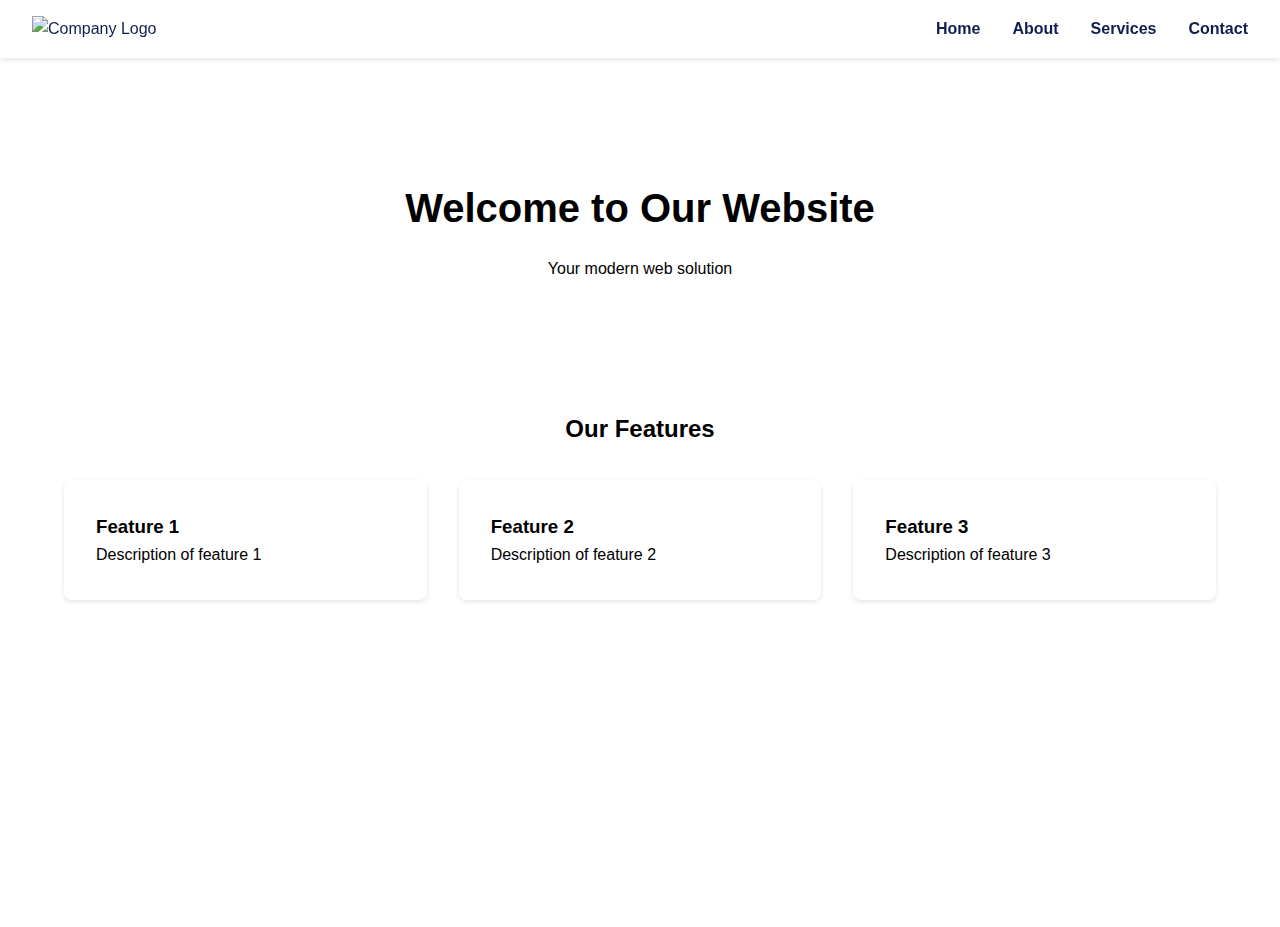
==== index.html @ fff7b28d "only cursor" ====
<!DOCTYPE html>
<html lang="en">
<head>
    <meta charset="UTF-8">
    <meta name="viewport" content="width=device-width, initial-scale=1.0">
    <title>Modern Website</title>
    <link rel="stylesheet" href="./styles/main.css">
</head>
<body>
    <!-- Navbar placeholder -->
    <div id="navbar-placeholder"></div>

    <main>
        <section class="hero">
            <h1>Welcome to Our Website</h1>
            <p>Your modern web solution</p>
        </section>

        <section class="features">
            <h2>Our Features</h2>
            <div class="features-grid">
                <div class="feature-card">
                    <h3>Feature 1</h3>
                    <p>Description of feature 1</p>
                </div>
                <div class="feature-card">
                    <h3>Feature 2</h3>
                    <p>Description of feature 2</p>
                </div>
                <div class="feature-card">
                    <h3>Feature 3</h3>
                    <p>Description of feature 3</p>
                </div>
            </div>
        </section>
    </main>

    <!-- Footer placeholder -->
    <div id="footer-placeholder"></div>

    <!-- Component loader script -->
    <script>
        document.addEventListener('DOMContentLoaded', async function() {
            try {
                // Load navbar
                const navResponse = await fetch('components/navbar.html');
                if (!navResponse.ok) {
                    throw new Error(`Failed to load navbar: ${navResponse.status}`);
                }
                const navHtml = await navResponse.text();
                document.getElementById('navbar-placeholder').innerHTML = navHtml;
                
                // Initialize mobile menu after navbar is loaded
                const mobileMenu = document.querySelector('.mobile-menu');
                const navLinks = document.querySelector('.nav-links');
                
                mobileMenu?.addEventListener('click', () => {
                    navLinks.classList.toggle('active');
                    mobileMenu.classList.toggle('active');
                });

                // Load footer
                const footerResponse = await fetch('components/footer.html');
                if (!footerResponse.ok) {
                    throw new Error(`Failed to load footer: ${footerResponse.status}`);
                }
                const footerHtml = await footerResponse.text();
                document.getElementById('footer-placeholder').innerHTML = footerHtml;

            } catch (error) {
                console.error('Error loading components:', error);
                // Show error message on the page
                const errorStyle = 'color: red; padding: 20px; background: #ffebee; border: 1px solid #ffcdd2; margin: 10px;';
                document.getElementById('navbar-placeholder').innerHTML = 
                    `<div style="${errorStyle}">Error loading navbar. Please make sure you're running a local server.</div>`;
                document.getElementById('footer-placeholder').innerHTML = 
                    `<div style="${errorStyle}">Error loading footer. Please make sure you're running a local server.</div>`;
            }
        });
    </script>
</body>
</html>
---- styles/main.css ----
/* // styles/main.css */

/* MUW Colors */
:root {
  --c-green-muw: #3CBFAE;     /* RGB(60,191,174) */
  --c-blue-muw: #111D4F;      /* RGB(17,29,79) */
  --c-skin-muw: #FEE4D9;      /* RGB(254,228,217) */
  --c-hellblau-muw: #5FB4E5;  /* RGB(95,180,229) */

  /* Stockholm Blue Colors */
  --c-light-blue: #D6EDFC;  /* RGB(214,237,252) */
  --c-blue: #006EBF;        /* RGB(0,110,191) */

  /* Stockholm Green Colors */
  --c-light-green: #D5F7F4;  /* RGB(213,247,244) */
  --c-green: #00867F;        /* RGB(0,134,127) */

  /* Stockholm Grey Colors */
  --c-grey: #F5F3EE;         /* RGB(245,243,238) */
  --c-dark-grey: #333333;    /* RGB(51,51,51) */

  /* Stockholm Orange Colors */
  --c-light-orange: #FFD7D2;  /* RGB(255,215,210) */
  --c-orange: #DD4A2C;        /* RGB(221,74,44) */

  /* Stockholm Purple Colors */
  --c-light-purple: #F1E6FC;  /* RGB(241,230,252) */
  --c-purple: #5D237D;        /* RGB(93,35,125) */

  /* Stockholm Red Colors */
  --c-light-red: #FEDEED;     /* RGB(254,222,237) */
  --c-red: #C40064;           /* RGB(196,0,100) */

  /* Stockholm Yellow Colors */
  --c-yellow: #FCBF0A;        /* RGB(252,191,10) */

  /* ISSR Colors */
  --c-issr-blue: #006FAE;           /* RGB(0,111,174) */
  --c-issr-grey: #A7A9AC;           /* RGB(167,169,172) */
}

/* Reset and base styles */
* {
    margin: 0;
    padding: 0;
    box-sizing: border-box;
}

body {
    font-family: Arial, sans-serif;
    line-height: 1.6;
}

/* Navbar styles */
.navbar {
    background-color: var(---c-dark-grey);
    padding: 1rem 2rem;
    box-shadow: 0 2px 5px rgba(0,0,0,0.1);
    display: flex;
    justify-content: space-between;
    align-items: center;
    position: fixed;
    width: 100%;
    top: 0;
    z-index: 1000;
}

.logo a {
    color: var(--c-blue-muw);
    text-decoration: none;
}

.navbar .logo img {
    height: 100%;  
    max-height: 3rem;  
    width: auto;
    object-fit: contain;
}

.nav-links {
    font-weight: 600;
    display: flex;
    list-style: none;
    gap: 2rem;
}

.nav-links a {
    color: var(--c-blue-muw);
    text-decoration: none;
    transition: color 0.3s ease;
}

.nav-links a:hover {
    color: var(--c-green-muw);
}

.mobile-menu {
    display: none;
    flex-direction: column;
    gap: 4px;
    background: none;
    border: none;
    cursor: pointer;
    padding: 4px;
}

.mobile-menu span {
    width: 25px;
    height: 3px;
    background-color: var(--c-dark-grey);
    transition: 0.3s;
}

/* Main content styles */
main {
    margin-top: 80px;
    padding: 2rem;
}

.hero {
    text-align: center;
    padding: 4rem 2rem;
    background-color: #ffffff;
}

.hero h1 {
    font-size: 2.5rem;
    margin-bottom: 1rem;
}

.features {
    padding: 4rem 2rem;
}

.features h2 {
    text-align: center;
    margin-bottom: 2rem;
}

.features-grid {
    display: grid;
    grid-template-columns: repeat(auto-fit, minmax(250px, 1fr));
    gap: 2rem;
}

.feature-card {
    padding: 2rem;
    background-color: #ffffff;
    border-radius: 8px;
    box-shadow: 0 2px 5px rgba(0,0,0,0.1);
}

/* Footer styles */
.footer {
    background-color: var(---c-dark-grey);
    color: #fff;
    padding: 3rem 2rem 1rem;
}

.footer-content {
    display: grid;
    grid-template-columns: repeat(auto-fit, minmax(200px, 1fr));
    gap: 2rem;
    margin-bottom: 2rem;
}

.footer-section h4 {
    margin-bottom: 1rem;
}

.footer-section ul {
    list-style: none;
}

.footer-section a {
    color: #fff;
    text-decoration: none;
}

.footer-bottom {
    text-align: center;
    padding-top: 1rem;
    border-top: 1px solid rgba(255,255,255,0.1);
}

/* Responsive design */
@media (max-width: 768px) {
    .mobile-menu {
        display: flex;
    }

    .nav-links {
        color: var(--c-blue-muw);
        display: none;
        position: absolute;
        top: 100%;
        left: 0;
        right: 0;
        background-color: #ffffff;
        flex-direction: column;
        padding: 1rem;
        box-shadow: 0 2px 5px rgba(0,0,0,0.1);
    }

    .nav-links.active {
        display: flex;
    }

    .mobile-menu.active span:nth-child(1) {
        transform: rotate(45deg) translate(5px, 5px);
    }

    .mobile-menu.active span:nth-child(2) {
        opacity: 0;
    }

    .mobile-menu.active span:nth-child(3) {
        transform: rotate(-45deg) translate(5px, -5px);
    }
}

.page-header {
    background-color: #f8f9fa;
    padding: 4rem 2rem;
    text-align: center;
    margin-bottom: 2rem;
}

.page-header h1 {
    font-size: 2.5rem;
    margin-bottom: 1rem;
}

/* About Page Styles */
.about-content {
    max-width: 1200px;
    margin: 0 auto;
    padding: 2rem;
}

.team-grid {
    display: grid;
    grid-template-columns: repeat(auto-fit, minmax(250px, 1fr));
    gap: 2rem;
    margin: 2rem 0;
}

.team-member {
    text-align: center;
    padding: 1.5rem;
    background-color: #ffffff;
    border-radius: 8px;
    box-shadow: 0 2px 5px rgba(0,0,0,0.1);
}

.member-image {
    width: 150px;
    height: 150px;
    background-color: #e9ecef;
    border-radius: 50%;
    margin: 0 auto 1rem;
}

.position {
    color: #6c757d;
    margin-bottom: 1rem;
}

.mission-section {
    text-align: center;
    margin: 4rem 0;
    padding: 2rem;
    background-color: #f8f9fa;
    border-radius: 8px;
}

/* Services Page Styles */
.services-grid {
    display: grid;
    grid-template-columns: repeat(auto-fit, minmax(300px, 1fr));
    gap: 2rem;
    padding: 2rem;
    max-width: 1200px;
    margin: 0 auto;
}

.service-card {
    padding: 2rem;
    background-color: #ffffff;
    border-radius: 8px;
    box-shadow: 0 2px 5px rgba(0,0,0,0.1);
    text-align: center;
}

.service-icon {
    font-size: 2.5rem;
    margin-bottom: 1rem;
}

.service-features {
    list-style: none;
    margin-top: 1rem;
    text-align: left;
    padding-left: 1rem;
}

.service-features li {
    margin-bottom: 0.5rem;
}

.service-features li:before {
    content: "✓";
    color: #28a745;
    margin-right: 0.5rem;
}

.pricing-section {
    padding: 4rem 2rem;
    background-color: #f8f9fa;
}

.pricing-section h2 {
    text-align: center;
    margin-bottom: 2rem;
}

.pricing-grid {
    display: grid;
    grid-template-columns: repeat(auto-fit, minmax(250px, 1fr));
    gap: 2rem;
    max-width: 1200px;
    margin: 0 auto;
}

.pricing-card {
    background-color: #ffffff;
    padding: 2rem;
    border-radius: 8px;
    box-shadow: 0 2px 5px rgba(0,0,0,0.1);
    text-align: center;
}

.pricing-card.featured {
    transform: scale(1.05);
    border: 2px solid #007bff;
}

.price {
    font-size: 2rem;
    margin: 1rem 0;
    color: #007bff;
}

.cta-button {
    background-color: #007bff;
    color: #ffffff;
    border: none;
    padding: 0.75rem 1.5rem;
    border-radius: 4px;
    cursor: pointer;
    transition: background-color 0.3s ease;
    margin-top: 1rem;
}

.cta-button:hover {
    background-color: #0056b3;
}

/* Contact Page Styles */
.contact-grid {
    display: grid;
    grid-template-columns: repeat(auto-fit, minmax(300px, 1fr));
    gap: 2rem;
    max-width: 1200px;
    margin: 0 auto;
    padding: 2rem;
}

.contact-form {
    background-color: #ffffff;
    padding: 2rem;
    border-radius: 8px;
    box-shadow: 0 2px 5px rgba(0,0,0,0.1);
}

.form-group {
    margin-bottom: 1.5rem;
}

.form-group label {
    display: block;
    margin-bottom: 0.5rem;
    color: #333;
}

.form-group input,
.form-group textarea {
    width: 100%;
    padding: 0.75rem;
    border: 1px solid #ced4da;
    border-radius: 4px;
    font-size: 1rem;
}

.submit-button {
    background-color: #28a745;
    color: #ffffff;
    border: none;
    padding: 0.75rem 1.5rem;
    border-radius: 4px;
    cursor: pointer;
    transition: background-color 0.3s ease;
}

.submit-button:hover {
    background-color: #218838;
}

.contact-info {
    background-color: #f8f9fa;
    padding: 2rem;
    border-radius: 8px;
}

.info-item {
    margin-bottom: 1.5rem;
}

.info-item h3 {
    color: #007bff;
    margin-bottom: 0.5rem;
}

/* Responsive adjustments */
@media (max-width: 768px) {
    .pricing-card.featured {
        transform: none;
    }

    .contact-grid {
        grid-template-columns: 1fr;
    }
}

.plotly-iframe {
    width: 100%;
    height: 400px;
    border: none;
}

.plotly-grid {
    display: grid;
    grid-template-columns: repeat(auto-fit, minmax(300px, 1fr));
    gap: 2rem;
    padding: 2rem;
}

.plot-item {
    background: #fff;
    border-radius: 8px;
    box-shadow: 0 2px 4px rgba(0,0,0,0.1);
    overflow: hidden;
}
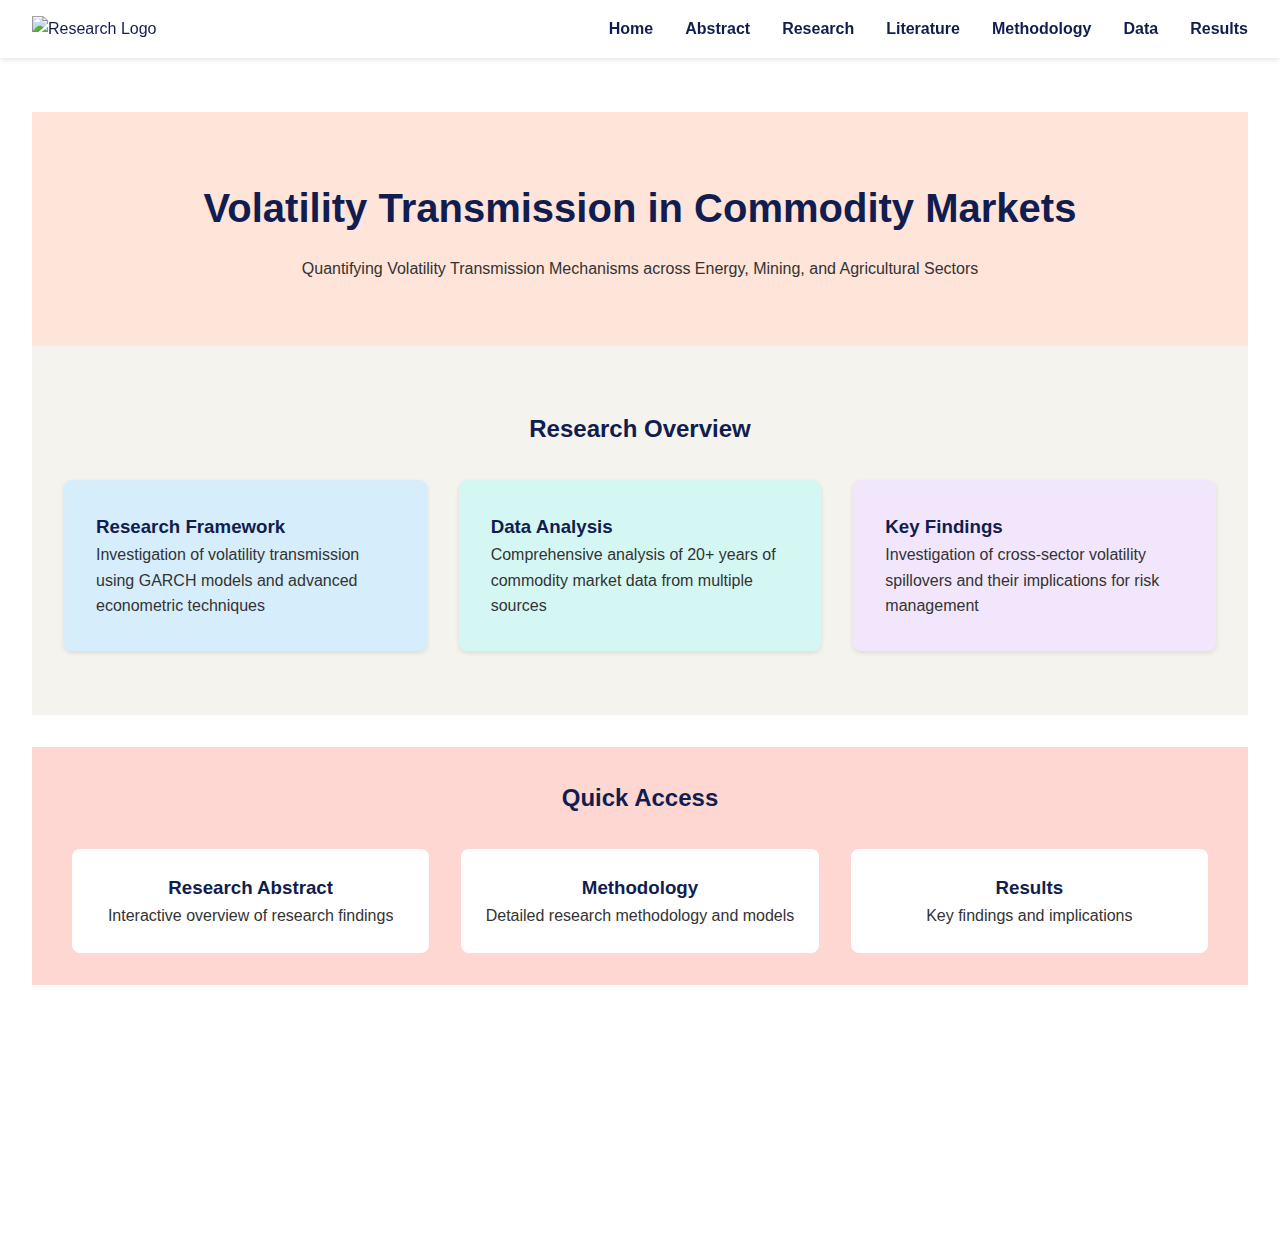
==== commit da0bb151: "only claude" ====
--- a/index.html
+++ b/index.html
@@ -3,42 +3,65 @@
 <head>
     <meta charset="UTF-8">
     <meta name="viewport" content="width=device-width, initial-scale=1.0">
-    <title>Modern Website</title>
+    <title>Volatility Transmission Research</title>
     <link rel="stylesheet" href="./styles/main.css">
 </head>
 <body>
-    <!-- Navbar placeholder -->
     <div id="navbar-placeholder"></div>
 
     <main>
-        <section class="hero">
-            <h1>Welcome to Our Website</h1>
-            <p>Your modern web solution</p>
+        <section class="hero" style="background-color: var(--c-skin-muw);">
+            <h1 style="color: var(--c-blue-muw);">Volatility Transmission in Commodity Markets</h1>
+            <p style="color: var(--c-dark-grey);">Quantifying Volatility Transmission Mechanisms across Energy, Mining, and Agricultural Sectors</p>
         </section>
 
-        <section class="features">
-            <h2>Our Features</h2>
+        <section class="features" style="background-color: var(--c-grey);">
+            <h2 style="color: var(--c-blue-muw); text-align: center; margin-bottom: 2rem;">Research Overview</h2>
             <div class="features-grid">
-                <div class="feature-card">
-                    <h3>Feature 1</h3>
-                    <p>Description of feature 1</p>
+                <div class="feature-card" style="background-color: var(--c-light-blue);">
+                    <h3 style="color: var(--c-blue-muw);">Research Framework</h3>
+                    <p style="color: var(--c-dark-grey);">Investigation of volatility transmission using GARCH models and advanced econometric techniques</p>
                 </div>
-                <div class="feature-card">
-                    <h3>Feature 2</h3>
-                    <p>Description of feature 2</p>
+                <div class="feature-card" style="background-color: var(--c-light-green);">
+                    <h3 style="color: var(--c-blue-muw);">Data Analysis</h3>
+                    <p style="color: var(--c-dark-grey);">Comprehensive analysis of 20+ years of commodity market data from multiple sources</p>
                 </div>
-                <div class="feature-card">
-                    <h3>Feature 3</h3>
-                    <p>Description of feature 3</p>
+                <div class="feature-card" style="background-color: var(--c-light-purple);">
+                    <h3 style="color: var(--c-blue-muw);">Key Findings</h3>
+                    <p style="color: var(--c-dark-grey);">Investigation of cross-sector volatility spillovers and their implications for risk management</p>
+                </div>
+            </div>
+        </section>
+
+        <section class="quick-links" style="background-color: var(--c-light-orange); padding: 2rem 0; margin-top: 2rem;">
+            <div style="max-width: 1200px; margin: 0 auto; padding: 0 2rem;">
+                <h2 style="color: var(--c-blue-muw); text-align: center; margin-bottom: 2rem;">Quick Access</h2>
+                <div style="display: grid; grid-template-columns: repeat(auto-fit, minmax(250px, 1fr)); gap: 2rem;">
+                    <a href="pages/comprehensive.html" style="text-decoration: none;">
+                        <div class="link-card" style="background-color: white; padding: 1.5rem; border-radius: 8px; text-align: center;">
+                            <h3 style="color: var(--c-blue-muw);">Research Abstract</h3>
+                            <p style="color: var(--c-dark-grey);">Interactive overview of research findings</p>
+                        </div>
+                    </a>
+                    <a href="pages/methodology.html" style="text-decoration: none;">
+                        <div class="link-card" style="background-color: white; padding: 1.5rem; border-radius: 8px; text-align: center;">
+                            <h3 style="color: var(--c-blue-muw);">Methodology</h3>
+                            <p style="color: var(--c-dark-grey);">Detailed research methodology and models</p>
+                        </div>
+                    </a>
+                    <a href="pages/results.html" style="text-decoration: none;">
+                        <div class="link-card" style="background-color: white; padding: 1.5rem; border-radius: 8px; text-align: center;">
+                            <h3 style="color: var(--c-blue-muw);">Results</h3>
+                            <p style="color: var(--c-dark-grey);">Key findings and implications</p>
+                        </div>
+                    </a>
                 </div>
             </div>
         </section>
     </main>
 
-    <!-- Footer placeholder -->
     <div id="footer-placeholder"></div>
 
-    <!-- Component loader script -->
     <script>
         document.addEventListener('DOMContentLoaded', async function() {
             try {
@@ -69,12 +92,11 @@
 
             } catch (error) {
                 console.error('Error loading components:', error);
-                // Show error message on the page
                 const errorStyle = 'color: red; padding: 20px; background: #ffebee; border: 1px solid #ffcdd2; margin: 10px;';
                 document.getElementById('navbar-placeholder').innerHTML = 
-                    `<div style="${errorStyle}">Error loading navbar. Please make sure you're running a local server.</div>`;
+                    `<div style="${errorStyle}">Error loading navbar. Please ensure proper server setup.</div>`;
                 document.getElementById('footer-placeholder').innerHTML = 
-                    `<div style="${errorStyle}">Error loading footer. Please make sure you're running a local server.</div>`;
+                    `<div style="${errorStyle}">Error loading footer. Please ensure proper server setup.</div>`;
             }
         });
     </script>
